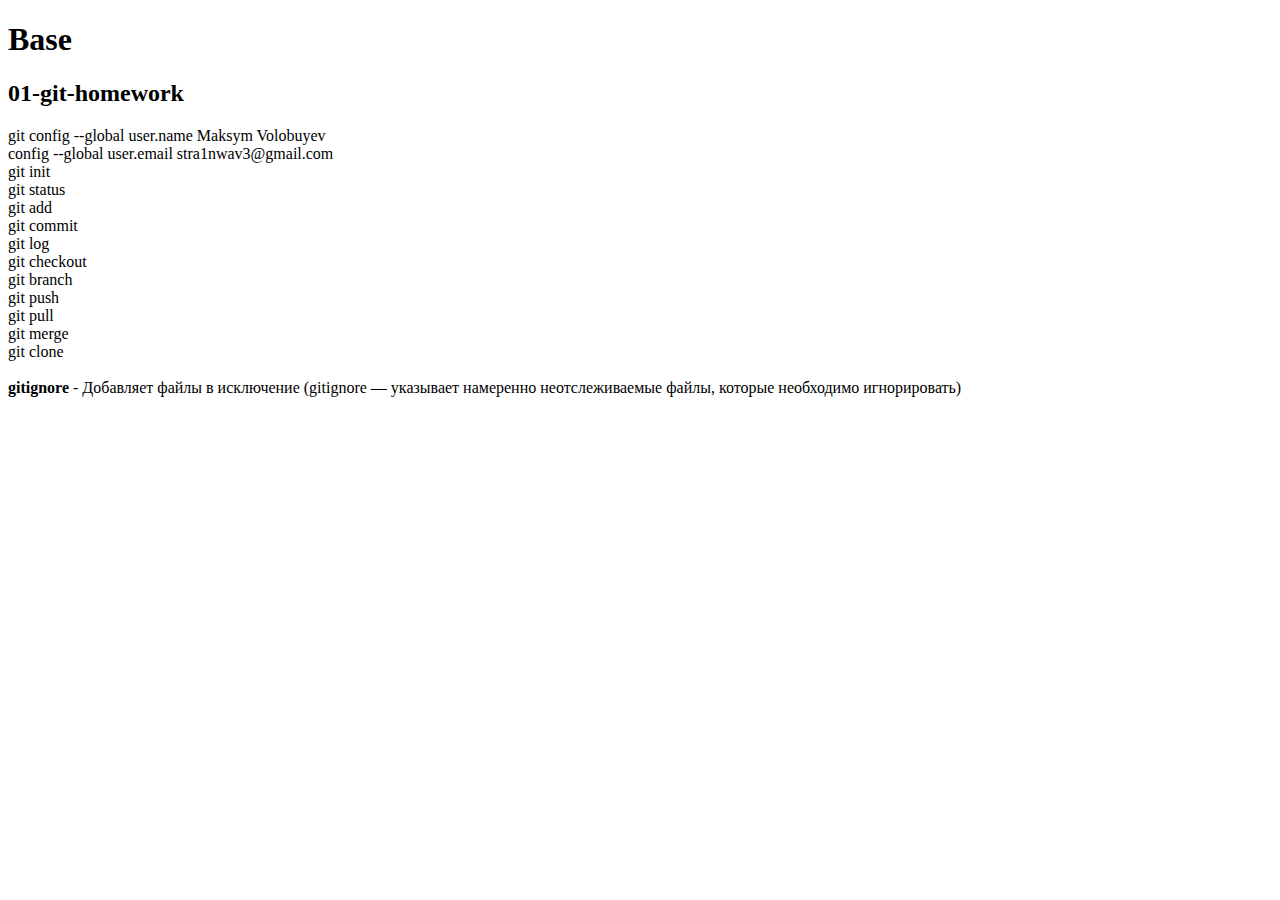
==== Home-Work-1/index.html @ 389bc480 "01-git-homework" ====
<!DOCTYPE html>
<html lang="en">
<head>
    <meta charset="UTF-8">
    <meta http-equiv="X-UA-Compatible" content="IE=edge">
    <meta name="viewport" content="width=device-width, initial-scale=1.0">
    <title>Document</title>
</head>
<body>
    <h1>Base</h1>
    <h2>01-git-homework</h2>

    <li>git config --global user.name Maksym Volobuyev</li> 
    <li>config --global user.email stra1nwav3@gmail.com</li> 
    <li>git init</li>
    <li>git status</li>
    <li>git add</li>
    <li>git commit</li>
    <li>git log</li>
    <li>git checkout</li>
    <li>git branch</li>
    <li>git push</li>
    <li>git pull</li>
    <li>git merge</li>
    <li>git clone</li>
    <br>

    <b>gitignore</b> - Добавляет файлы в исключение (gitignore — указывает намеренно неотслеживаемые файлы, которые необходимо игнорировать)
</body>
</html>
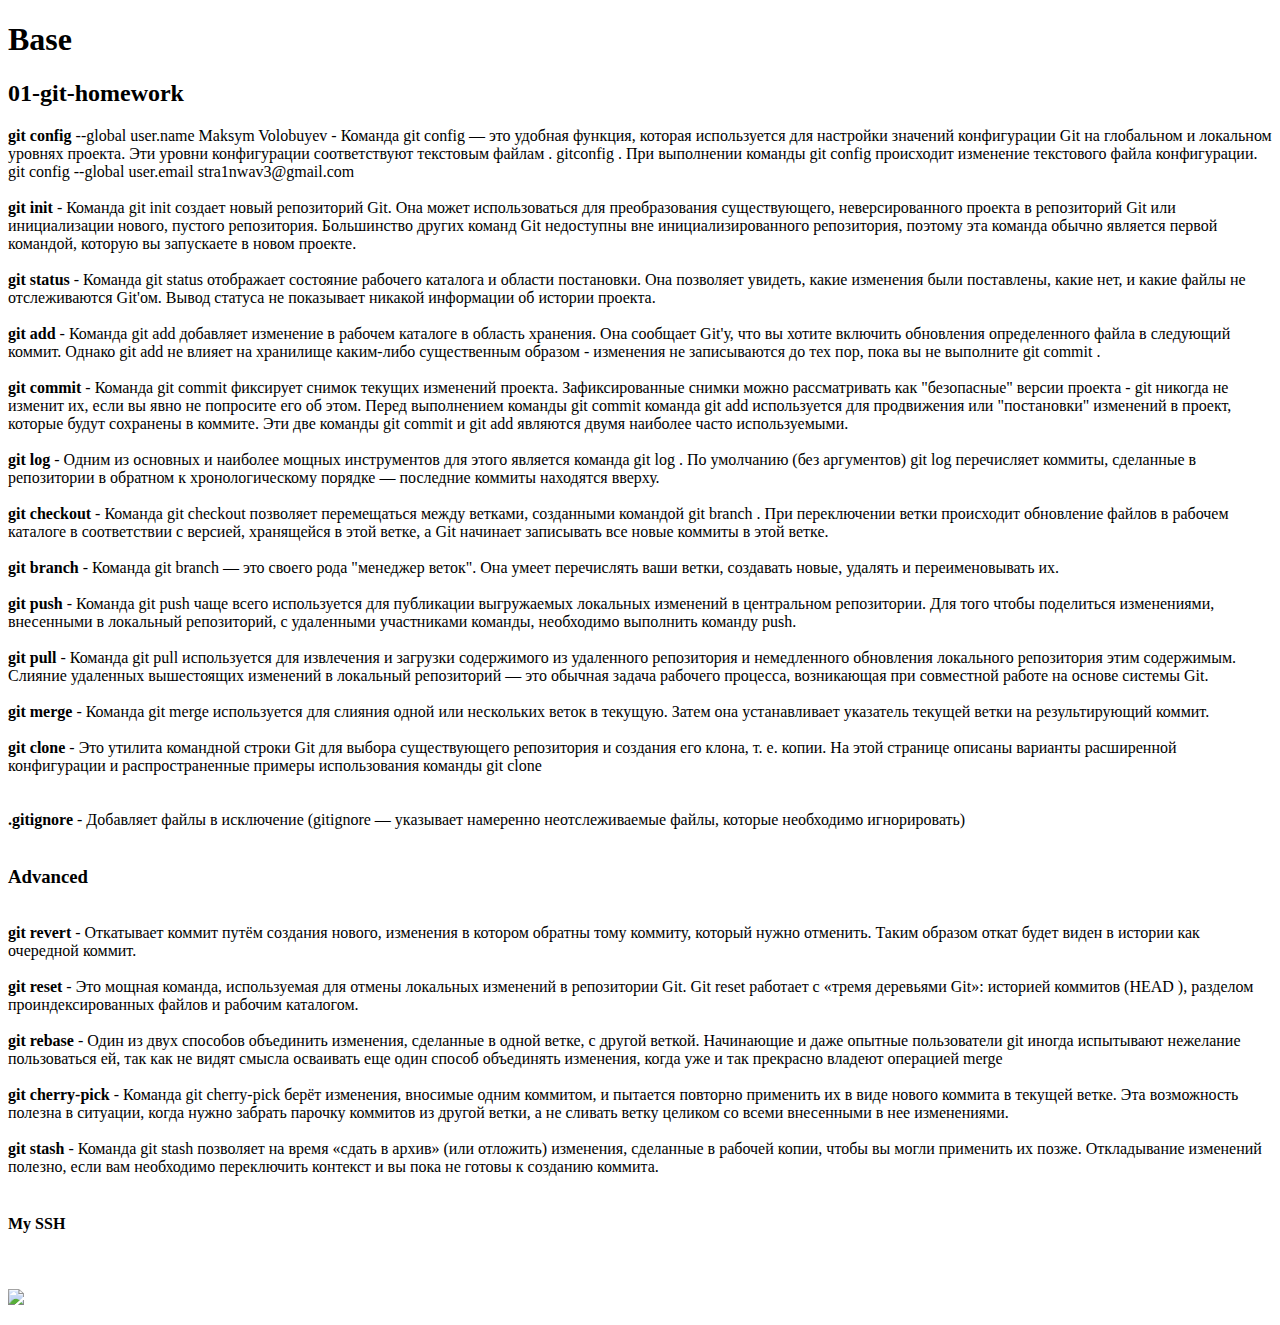
==== commit 8513f0d5: "Home-Work-01-Git Maksym Volobuev" ====
--- a/Home-Work-1/index.html
+++ b/Home-Work-1/index.html
@@ -8,23 +8,62 @@
 </head>
 <body>
     <h1>Base</h1>
+    
     <h2>01-git-homework</h2>
 
-    <li>git config --global user.name Maksym Volobuyev</li> 
-    <li>config --global user.email stra1nwav3@gmail.com</li> 
-    <li>git init</li>
-    <li>git status</li>
-    <li>git add</li>
-    <li>git commit</li>
-    <li>git log</li>
-    <li>git checkout</li>
-    <li>git branch</li>
-    <li>git push</li>
-    <li>git pull</li>
-    <li>git merge</li>
-    <li>git clone</li>
+    <li><b>git config</b> --global user.name Maksym Volobuyev - Команда git config — это удобная функция, которая используется для настройки значений конфигурации Git на глобальном и локальном уровнях проекта. Эти уровни конфигурации соответствуют текстовым файлам . gitconfig . При выполнении команды git config происходит изменение текстового файла конфигурации.</li> 
+    <li>git config --global user.email stra1nwav3@gmail.com</li> 
+    <br>
+    <li><b>git init</b> - Команда git init создает новый репозиторий Git. Она может использоваться для преобразования существующего, неверсированного проекта в репозиторий Git или инициализации нового, пустого репозитория. Большинство других команд Git недоступны вне инициализированного репозитория, поэтому эта команда обычно является первой командой, которую вы запускаете в новом проекте.</li>
+    <br>
+    <li><b>git status</b> - Команда git status отображает состояние рабочего каталога и области постановки. Она позволяет увидеть, какие изменения были поставлены, какие нет, и какие файлы не отслеживаются Git'ом. Вывод статуса не показывает никакой информации об истории проекта.</li>
+    <br>
+    <li><b>git add</b> - Команда git add добавляет изменение в рабочем каталоге в область хранения. Она сообщает Git'у, что вы хотите включить обновления определенного файла в следующий коммит. Однако git add не влияет на хранилище каким-либо существенным образом - изменения не записываются до тех пор, пока вы не выполните git commit .</li>
+    <br>
+    <li><b>git commit</b> - Команда git commit фиксирует снимок текущих изменений проекта. Зафиксированные снимки можно рассматривать как "безопасные" версии проекта - git никогда не изменит их, если вы явно не попросите его об этом. Перед выполнением команды git commit команда git add используется для продвижения или "постановки" изменений в проект, которые будут сохранены в коммите. Эти две команды git commit и git add являются двумя наиболее часто используемыми.</li>
+    <br>
+    <li><b>git log</b> - Одним из основных и наиболее мощных инструментов для этого является команда git log . По умолчанию (без аргументов) git log перечисляет коммиты, сделанные в репозитории в обратном к хронологическому порядке — последние коммиты находятся вверху.</li>
+    <br>
+    <li><b>git checkout</b> - Команда git checkout позволяет перемещаться между ветками, созданными командой git branch . При переключении ветки происходит обновление файлов в рабочем каталоге в соответствии с версией, хранящейся в этой ветке, а Git начинает записывать все новые коммиты в этой ветке.</li>
+    <br>
+    <li><b>git branch</b> - Команда git branch — это своего рода "менеджер веток". Она умеет перечислять ваши ветки, создавать новые, удалять и переименовывать их.</li>
+    <br>
+    <li><b>git push</b> - Команда git push чаще всего используется для публикации выгружаемых локальных изменений в центральном репозитории. Для того чтобы поделиться изменениями, внесенными в локальный репозиторий, с удаленными участниками команды, необходимо выполнить команду push.</li>
+    <br>
+    <li><b>git pull</b> - Команда git pull используется для извлечения и загрузки содержимого из удаленного репозитория и немедленного обновления локального репозитория этим содержимым. Слияние удаленных вышестоящих изменений в локальный репозиторий — это обычная задача рабочего процесса, возникающая при совместной работе на основе системы Git.</li>
+    <br>
+    <li><b>git merge</b> - Команда git merge используется для слияния одной или нескольких веток в текущую. Затем она устанавливает указатель текущей ветки на результирующий коммит.</li>
+    <br>
+    <li><b>git clone</b> - Это утилита командной строки Git для выбора существующего репозитория и создания его клона, т. е. копии. На этой странице описаны варианты расширенной конфигурации и распространенные примеры использования команды git clone</li>
+
+
+    <br>
     <br>
 
-    <b>gitignore</b> - Добавляет файлы в исключение (gitignore — указывает намеренно неотслеживаемые файлы, которые необходимо игнорировать)
+    <b>.gitignore</b> - Добавляет файлы в исключение (gitignore — указывает намеренно неотслеживаемые файлы, которые необходимо игнорировать)
+
+    <br>
+    <br>
+
+    <h3>Advanced</h3>
+
+    <br>
+
+    <li><b>git revert</b> - Откатывает коммит путём создания нового, изменения в котором обратны тому коммиту, который нужно отменить. Таким образом откат будет виден в истории как очередной коммит.</li>
+    <br>
+    <li><b>git reset</b> - Это мощная команда, используемая для отмены локальных изменений в репозитории Git. Git reset работает с «тремя деревьями Git»: историей коммитов (HEAD ), разделом проиндексированных файлов и рабочим каталогом.</li>
+    <br>
+    <li><b>git rebase</b> - Один из двух способов объединить изменения, сделанные в одной ветке, с другой веткой. Начинающие и даже опытные пользователи git иногда испытывают нежелание пользоваться ей, так как не видят смысла осваивать еще один способ объединять изменения, когда уже и так прекрасно владеют операцией merge</li>
+    <br>
+    <li><b>git cherry-pick</b> - Команда git cherry-pick берёт изменения, вносимые одним коммитом, и пытается повторно применить их в виде нового коммита в текущей ветке. Эта возможность полезна в ситуации, когда нужно забрать парочку коммитов из другой ветки, а не сливать ветку целиком со всеми внесенными в нее изменениями.</li>
+    <br>
+    <li><b>git stash</b> - Команда git stash позволяет на время «сдать в архив» (или отложить) изменения, сделанные в рабочей копии, чтобы вы могли применить их позже. Откладывание изменений полезно, если вам необходимо переключить контекст и вы пока не готовы к созданию коммита.</li>
+    <br>
+    <h4>My SSH</h4>
+    <br>
+    <p> <img src="V:\cursor-example-1-11\ssh.jpg"</p>
+
+
+
 </body>
 </html>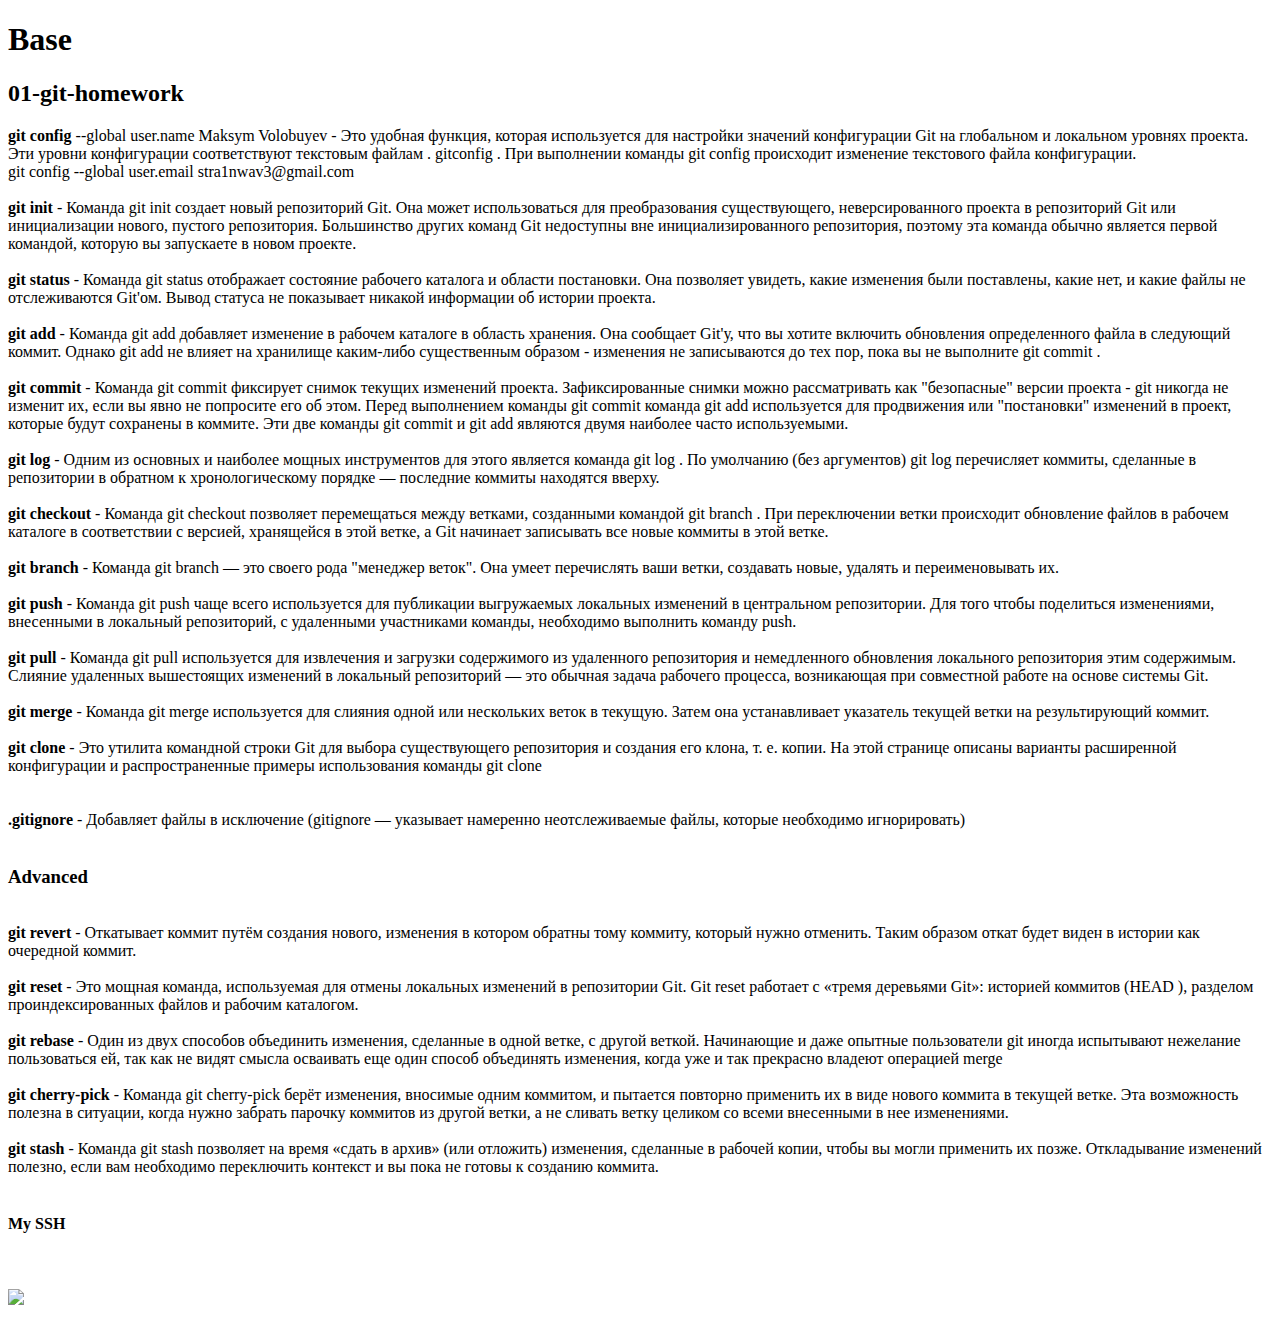
==== commit 5a07bff2: "Home-Work-01-Git Maksym Volubuyev" ====
--- a/Home-Work-1/index.html
+++ b/Home-Work-1/index.html
@@ -11,7 +11,7 @@
     
     <h2>01-git-homework</h2>
 
-    <li><b>git config</b> --global user.name Maksym Volobuyev - Команда git config — это удобная функция, которая используется для настройки значений конфигурации Git на глобальном и локальном уровнях проекта. Эти уровни конфигурации соответствуют текстовым файлам . gitconfig . При выполнении команды git config происходит изменение текстового файла конфигурации.</li> 
+    <li><b>git config</b> --global user.name Maksym Volobuyev - Это удобная функция, которая используется для настройки значений конфигурации Git на глобальном и локальном уровнях проекта. Эти уровни конфигурации соответствуют текстовым файлам . gitconfig . При выполнении команды git config происходит изменение текстового файла конфигурации.</li> 
     <li>git config --global user.email stra1nwav3@gmail.com</li> 
     <br>
     <li><b>git init</b> - Команда git init создает новый репозиторий Git. Она может использоваться для преобразования существующего, неверсированного проекта в репозиторий Git или инициализации нового, пустого репозитория. Большинство других команд Git недоступны вне инициализированного репозитория, поэтому эта команда обычно является первой командой, которую вы запускаете в новом проекте.</li>
@@ -61,7 +61,7 @@
     <br>
     <h4>My SSH</h4>
     <br>
-    <p> <img src="V:\cursor-example-1-11\ssh.jpg"</p>
+    <p> <img src="https://ibb.co/CQr21f3"</p>
 
 
 
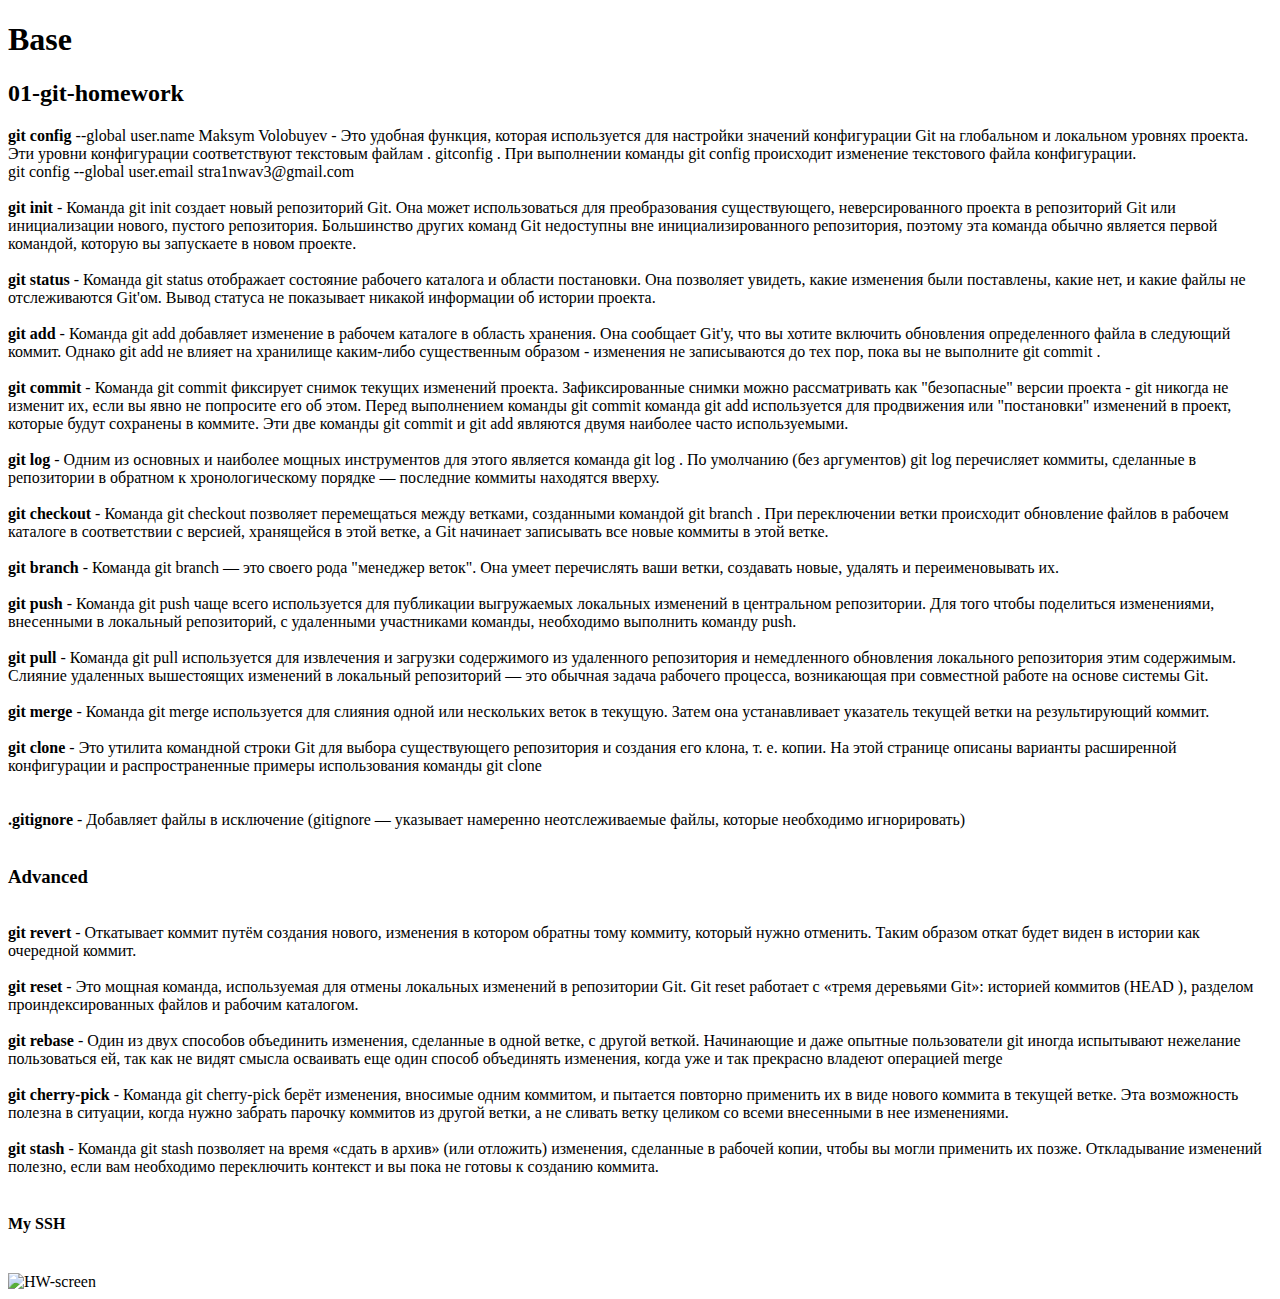
==== commit dfd172c8: "HW-01-Git Maksym Volobuyev" ====
--- a/Home-Work-1/index.html
+++ b/Home-Work-1/index.html
@@ -61,9 +61,8 @@
     <br>
     <h4>My SSH</h4>
     <br>
-    <p> <img src="https://ibb.co/CQr21f3"</p>
-
-
+    <img src="V:\cursor-example-1-11\ssh.jpg" alt="HW-screen">
+    
 
 </body>
 </html>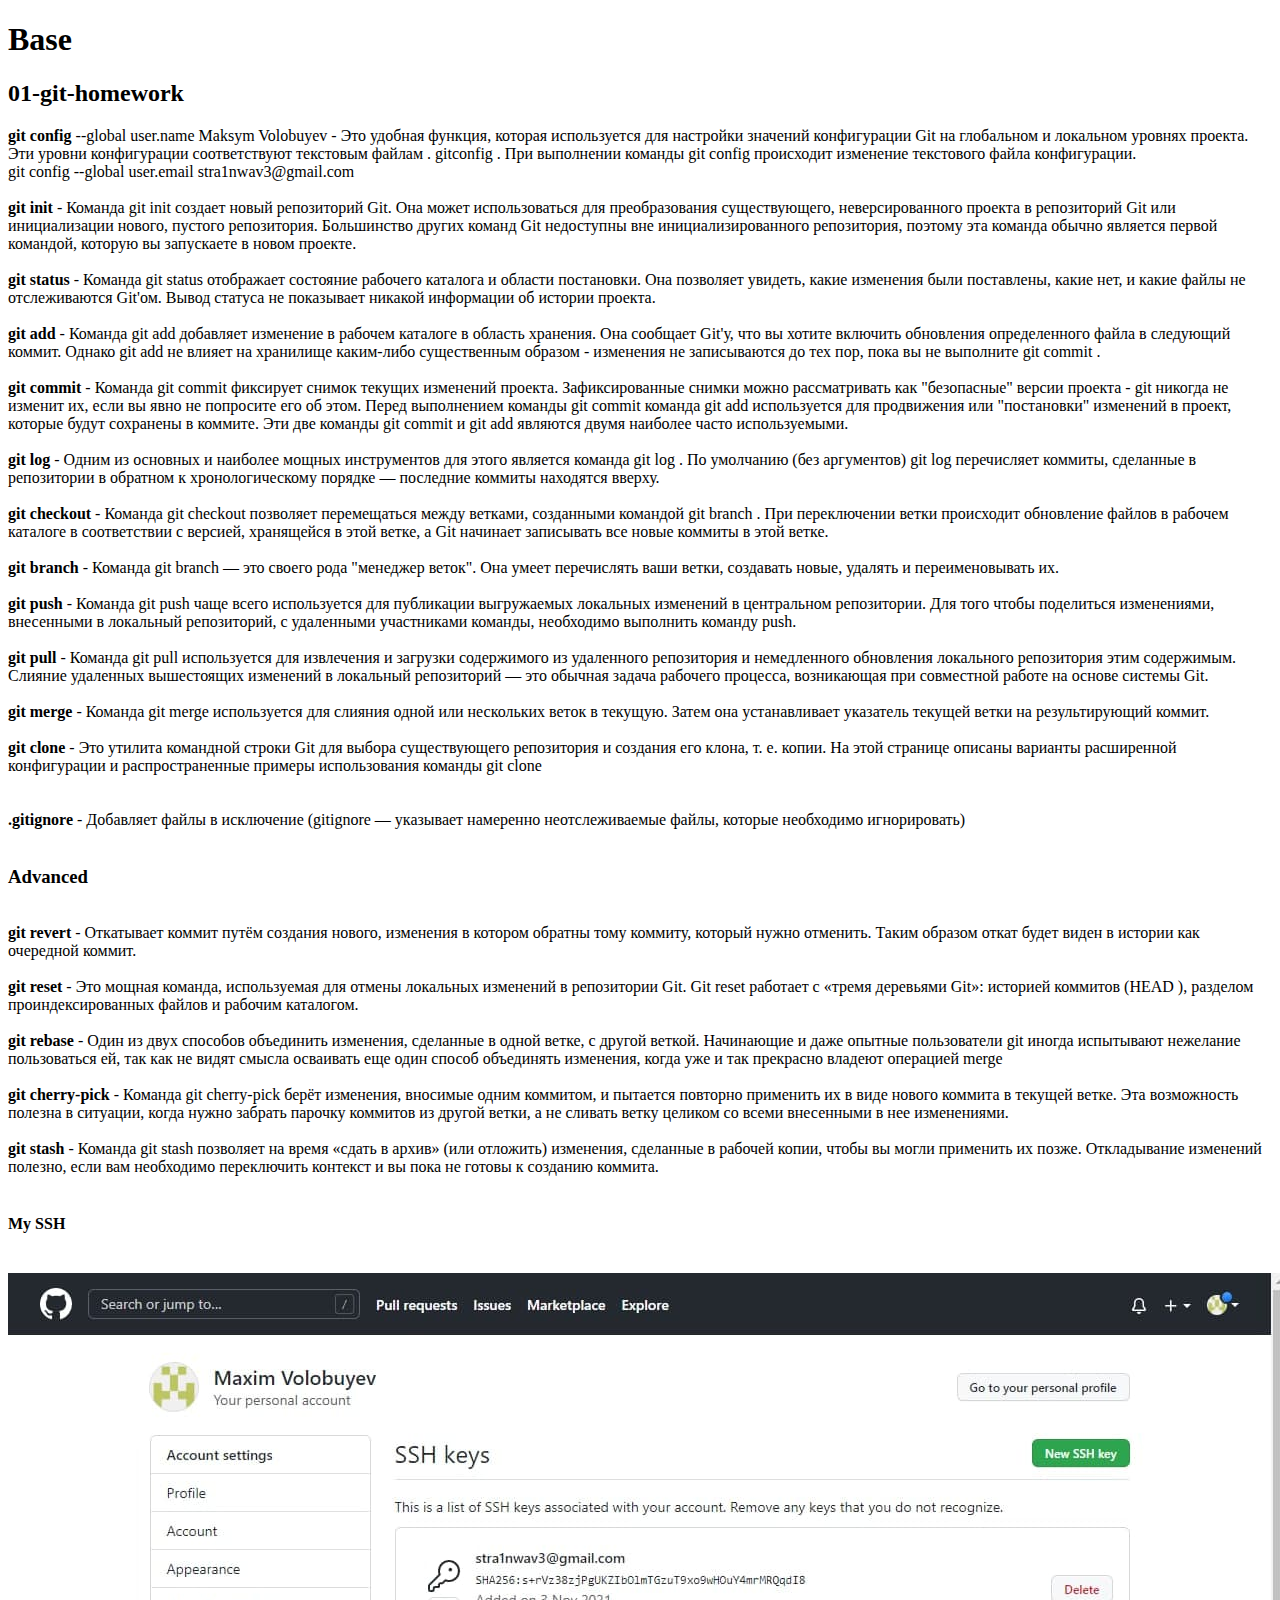
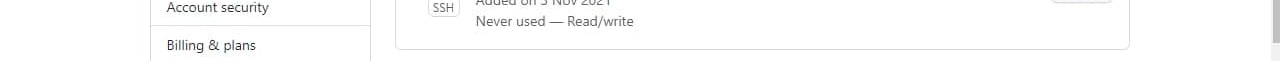
==== commit 29267a60: "HW-02 HTML tag div fix Maksym Volobuyev" ====
--- a/Home-Work-1/index.html
+++ b/Home-Work-1/index.html
@@ -61,7 +61,7 @@
     <br>
     <h4>My SSH</h4>
     <br>
-    <img src="V:\cursor-example-1-11\ssh.jpg" alt="HW-screen">
+    <img src="https://maksym-volobuyev.github.io/Cursor-01-GIT-HOMEWORK-Maksym-Volobuyev/Home-Work-1/ssh.jpg" alt="HW-screen">
     
 
 </body>
